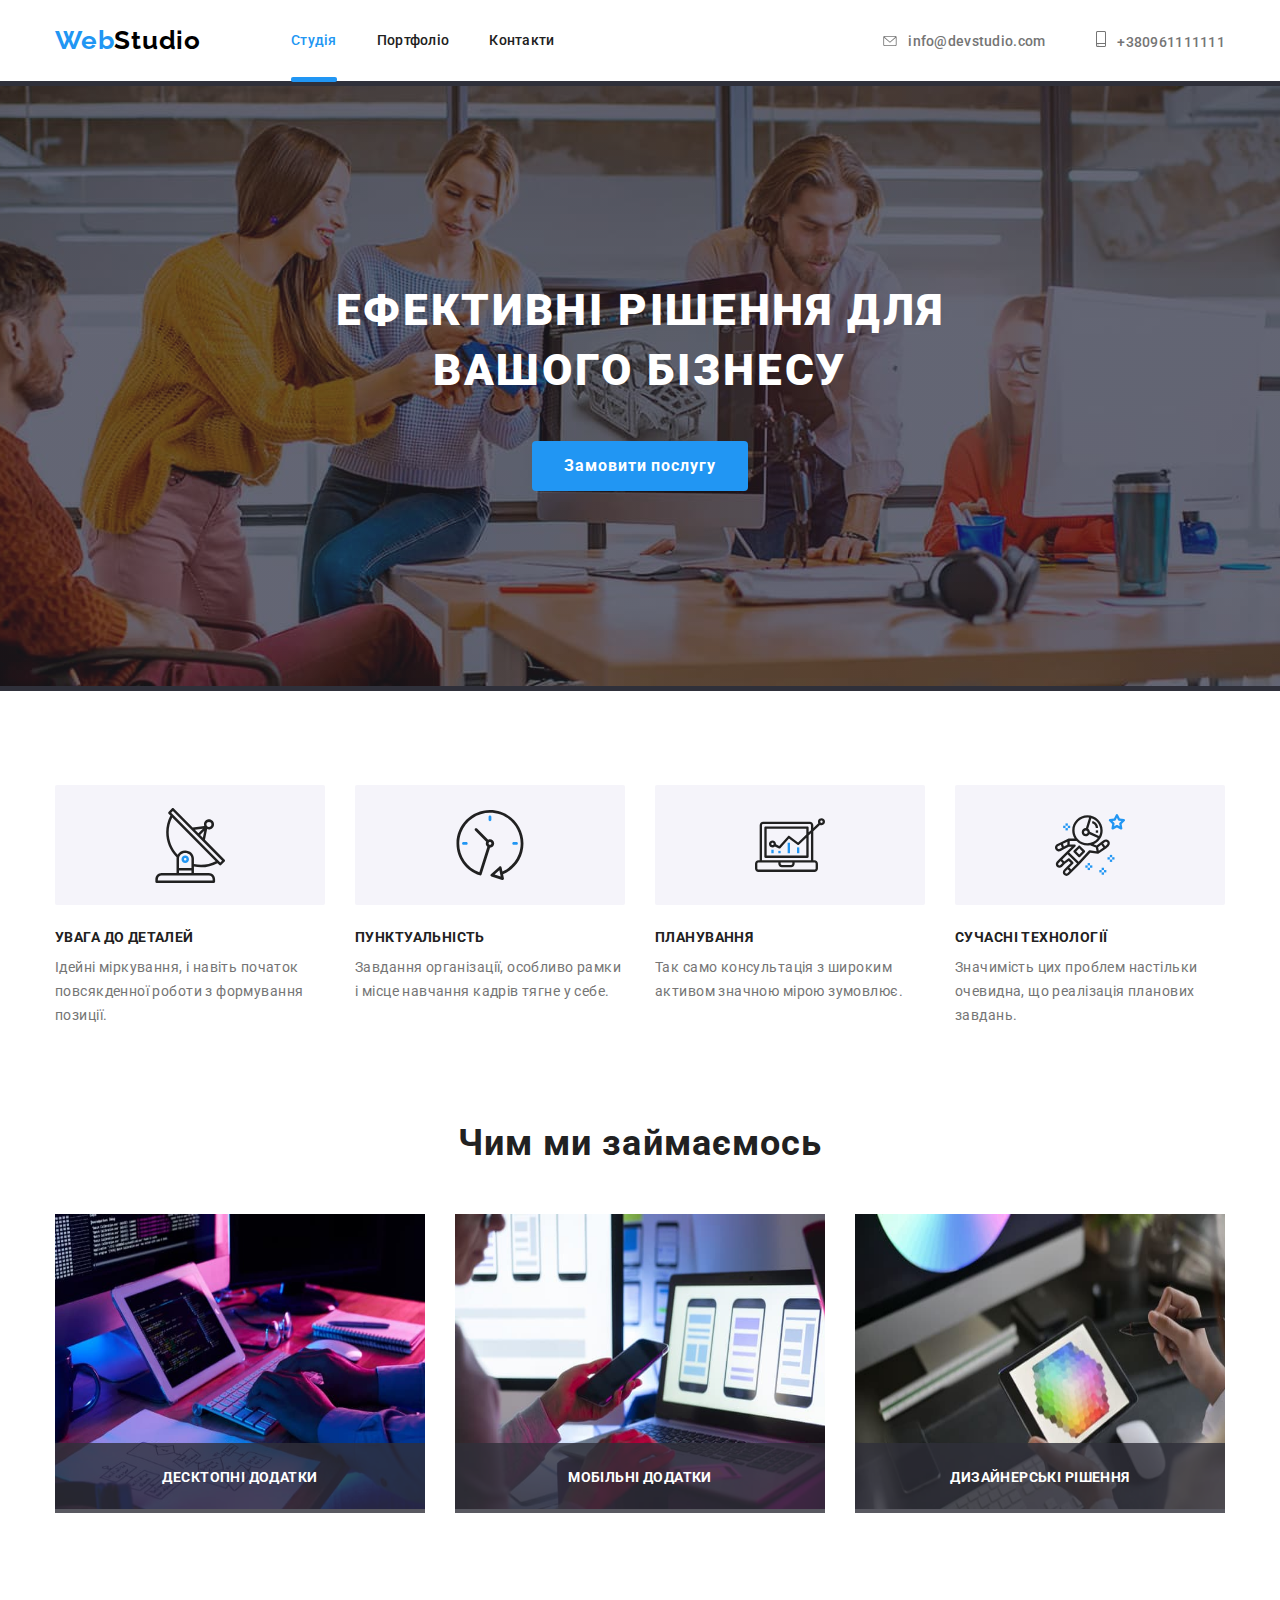
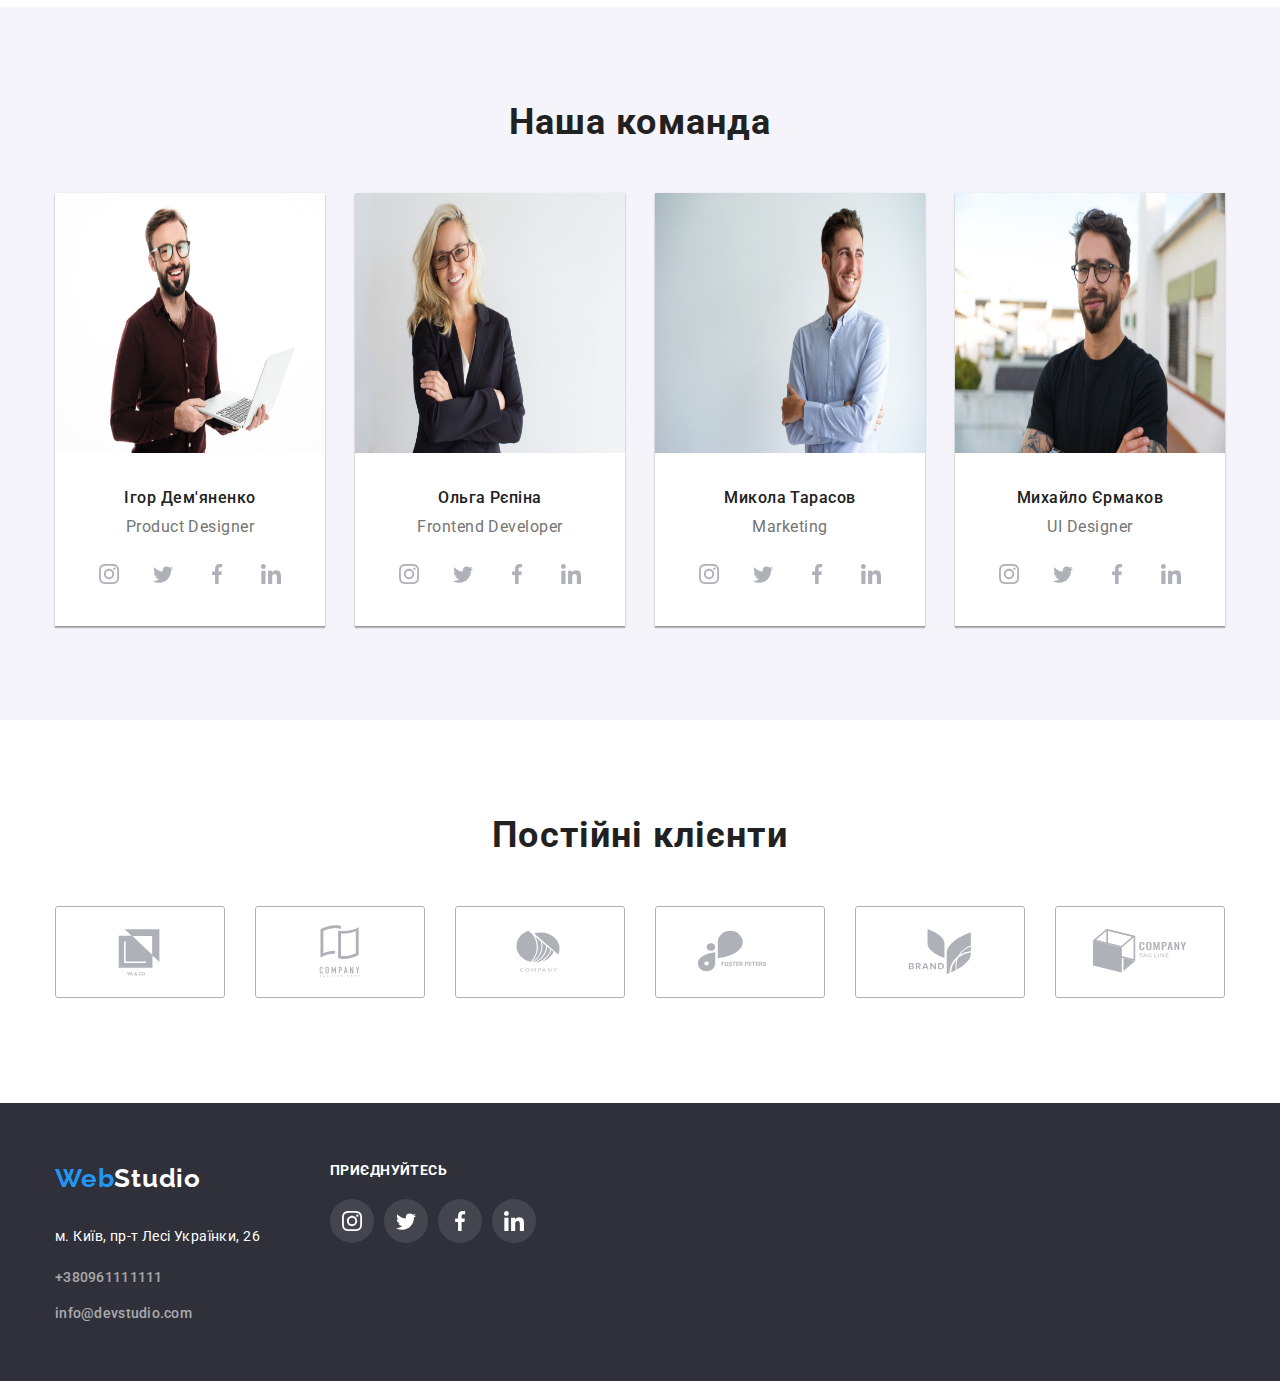
==== index.html @ a56bd257 "first commit" ====
<!DOCTYPE html>
<html lang="uk">
<head>
    <meta charset="UTF-8">
    <meta http-equiv="X-UA-Compatible" content="IE=edge">
    <meta name="viewport" content="width=device-width, initial-scale=1.0">
    <link rel="stylesheet" href="./css/styles.css" type="text/css">
    <link href="https://fonts.googleapis.com/css2?family=Raleway:wght@700&display=swap" rel="stylesheet">
    <link href="https://fonts.googleapis.com/css2?family=Roboto:wght@400;500;700;900&display=swap" rel="stylesheet">
    <link rel="stylesheet" href="https://cdnjs.cloudflare.com/ajax/libs/modern-normalize/1.1.0/modern-normalize.min.css">
    <title>Студія</title>
</head>
    <body>
        <header class="page-header">
            <div class="header-content container">
                <a href="./index.html" class="logo"><span class="logo-color">Web</span>Studio</a>
                <nav class="site-nav">
                    <ul class="site-nav-list">
                        <li class="site-nav-list-item"><a href="./index.html" class="site-nav-list-item-link current" >Cтудія</a></li>
                        <li class="site-nav-list-item"><a href="./portfolio.html" class="site-nav-list-item-link">Портфоліо</a></li>
                        <li class="site-nav-list-item"><a href="#" class="site-nav-list-item-link">Контакти</a></li>
                    </ul>
                </nav>
                <div class="contacts">
                    <a href="info@devstudio.com" class="mail">
                        <svg class="mail-icon">
                            <use href="./images/icons.svg#mail"></use>
                        </svg>info@devstudio.com
                    </a>
                    <a href="tel:+380961111111" class="tel">
                        <svg class="tel-icon">
                            <use href="./images/icons.svg#smartphone"></use>
                        </svg>+380961111111
                    </a>
                </div>  
            </div>
         </header>
        <main class="main">
            <section class="main-effect section">
                <div class="container">
                    <h1 class="main-effect-title">ЕФЕКТИВНІ РІШЕННЯ ДЛЯ <br> ВАШОГО БІЗНЕСУ</h1>
                    <button type="button" class="main-effect-button" data-modal-open>Замовити послугу</button>
                </div>
            </section>
            <section class="qualities section">
                <div class="container">
                    <ul class="qualities-list">
                        <li class="qualities-list-item group">
                            <h3 class="qualities-list-item-article">Увага до деталей</h3>
                            <p class="qualities-list-item-article-text">Ідейні міркування, і навіть початок повсякденної роботи з формування позиції.</p>
                        </li>
                        <li class="qualities-list-item clock">
                            <h3 class="qualities-list-item-article">Пунктуальність</h3>
                            <p class="qualities-list-item-article-text">Завдання організації, особливо рамки і місце навчання кадрів тягне у себе.</p>
                        </li>
                        <li class="qualities-list-item diagram">
                            <h3 class="qualities-list-item-article">Планування</h3>                            <p class="qualities-list-item-article-text">Так само консультація з широким активом значною мірою зумовлює.</p>
                        </li>
                        <li class="qualities-list-item astronaut">
                            <h3 class="qualities-list-item-article">Сучасні технології</h3>
                            <p class="qualities-list-item-article-text">Значимість цих проблем настільки очевидна, що реалізація планових завдань.</p>
                        </li>
                    </ul>
                </div>
            </section>
            <section class="employment section">
                <div class="container">
                    <h2 class="employment-headline">Чим ми займаємось</h2>
                    <ul class="employment-list">
                        <li class="employment-list-item">
                            <img src="images/1.jpg" alt="програміст працює за столом" width="370" height="295" class="employment-list-item-image">
                            <p class="employment-list-item-text">десктопні додатки</p>
                        </li>
                        <li class="employment-list-item employment-list-item2">
                            <img src="images/2.jpg" alt="дизайнер розробляє зовнішній виглад додатку на смартфон" width="370" height="295" class="employment-list-item-image">
                            <p class="employment-list-item-text">мобільні додатки</p>
                        </li>
                        <li class="employment-list-item">
                            <img src="images/3.jpg" alt="робота з палітрою кольорів" width="370" height="295" class="employment-list-item-image">
                            <p class="employment-list-item-text">дизайнерські рішення</p>
                        </li>
                    </ul>
                </div>
            </section>
            <section class="team section">
                <div class="container">
                    <h2 class="team-headline">Наша команда</h2>
                    <ul class="team-list">
                        <li class="team-list-item">
                            <img src="images/1team.jpg" alt="Ігор Дем'яненко" width="270" height="260" class="team-list-item-image">
                            <div class="team-list-item-block">
                                <h3 class="team-list-item-headline">Ігор Дем'яненко</h3>
                                <p class="team-list-item-article">Product Designer</p>
                                <ul class="social">
                                    <li class="social-item">
                                        <a href="#" class="social-link">
                                            <svg viewBox="0 0 100 100" width="20px" class="social-icon">
                                                <use href="./images/icons.svg#instagram"></use>
                                            </svg>
                                        </a>
                                    </li>
                                    <li class="social-item">
                                        <a href="#" class="social-link">
                                            <svg viewBox="0 0 100 100" width="20px" class="social-icon">
                                                <use href="./images/icons.svg#twitter"></use>
                                            </svg>
                                        </a>
                                    </li>
                                    <li class="social-item">
                                        <a href="#" class="social-link">
                                            <svg viewBox="0 0 100 100" width="20px" class="social-icon">
                                                <use href="./images/icons.svg#facebook"></use>
                                            </svg>
                                        </a>
                                    </li>
                                    <li class="social-item">
                                        <a href="#" class="social-link">
                                            <svg viewBox="0 0 100 100" width="20px" class="social-icon">
                                                <use href="./images/icons.svg#linkedin"></use>
                                            </svg>
                                        </a>
                                    </li>
                                </ul>
                            </div>
                        </li>
                        <li class="team-list-item">
                            <img src="images/2team.jpg" alt="Ольга Рєпіна" width="270" height="260" class="team-list-item-image">
                            <div class="team-list-item-block">
                                <h3 class="team-list-item-headline">Ольга Рєпіна</h3>
                                <p class="team-list-item-article">Frontend Developer</p>
                                <ul class="social">
                                    <li class="social-item">
                                        <a href="#" class="social-link">
                                            <svg viewBox="0 0 100 100" width="20px" class="social-icon">
                                                <use href="./images/icons.svg#instagram"></use>
                                            </svg>
                                        </a>
                                    </li>
                                    <li class="social-item">
                                        <a href="#" class="social-link">
                                            <svg viewBox="0 0 100 100" width="20px" class="social-icon">
                                                <use href="./images/icons.svg#twitter"></use>
                                            </svg>
                                        </a>
                                    </li>
                                    <li class="social-item">
                                        <a href="#" class="social-link">
                                            <svg viewBox="0 0 100 100" width="20px" class="social-icon">
                                                <use href="./images/icons.svg#facebook"></use>
                                            </svg>
                                        </a>
                                    </li>
                                    <li class="social-item">
                                        <a href="#" class="social-link">
                                            <svg viewBox="0 0 100 100" width="20px" class="social-icon">
                                                <use href="./images/icons.svg#linkedin"></use>
                                            </svg>
                                        </a>
                                    </li>
                                </ul>
                            </div>
                        </li>
                        <li class="team-list-item">
                            <img src="images/3team.jpg" alt="Микола Тарасов" width="270" height="260" class="team-list-item-image">
                            <div class="team-list-item-block"><h3 class="team-list-item-headline">Микола Тарасов</h3>
                                <p class="team-list-item-article">Marketing</p>
                                <ul class="social">
                                    <li class="social-item">
                                        <a href="#" class="social-link">
                                            <svg viewBox="0 0 100 100" width="20px" class="social-icon">
                                                <use href="./images/icons.svg#instagram"></use>
                                            </svg>
                                        </a>
                                    </li>
                                    <li class="social-item">
                                        <a href="#" class="social-link">
                                            <svg viewBox="0 0 100 100" width="20px" class="social-icon">
                                                <use href="./images/icons.svg#twitter"></use>
                                            </svg>
                                        </a>
                                    </li>
                                    <li class="social-item">
                                        <a href="#" class="social-link">
                                            <svg viewBox="0 0 100 100" width="20px" class="social-icon">
                                                <use href="./images/icons.svg#facebook"></use>
                                            </svg>
                                        </a>
                                    </li>
                                    <li class="social-item">
                                        <a href="#" class="social-link">
                                            <svg viewBox="0 0 100 100" width="20px" class="social-icon">
                                                <use href="./images/icons.svg#linkedin"></use>
                                            </svg>
                                        </a>
                                    </li>
                                </ul>
                            </div>
                        </li>
                        <li class="team-list-item">
                            <img src="images/4team.jpg" alt="Михайло Єрмаков" width="270" height="260" class="team-list-item-image">
                            <div class="team-list-item-block">
                                <h3 class="team-list-item-headline">Михайло Єрмаков</h3>
                                <p class="team-list-item-article">UI Designer</p>
                                <ul class="social">
                                    <li class="social-item">
                                        <a href="#" class="social-link">
                                            <svg viewBox="0 0 100 100" width="20px" class="social-icon">
                                                <use href="./images/icons.svg#instagram"></use>
                                            </svg>
                                        </a>
                                    </li>
                                    <li class="social-item">
                                        <a href="#" class="social-link">
                                            <svg viewBox="0 0 100 100" width="20px" class="social-icon">
                                                <use href="./images/icons.svg#twitter"></use>
                                            </svg>
                                        </a>
                                    </li>
                                    <li class="social-item">
                                        <a href="#" class="social-link">
                                            <svg viewBox="0 0 100 100" width="20px" class="social-icon">
                                                <use href="./images/icons.svg#facebook"></use>
                                            </svg>
                                        </a>
                                    </li>
                                    <li class="social-item">
                                        <a href="#" class="social-link">
                                            <svg viewBox="0 0 100 100" width="20px" class="social-icon">
                                                <use href="./images/icons.svg#linkedin"></use>
                                            </svg>
                                        </a>
                                    </li>
                                </ul>
                            </div>
                        </li>
                    </ul>
                </div>
            </section>
            <section class="clients section">
                <div class="container">
                    <h2 class="clients-headline">Постійні клієнти</h2>
                    <ul class="clients-list">
                        <li class="clients-list-item">
                            <a href="#" class="clients-list-item-link">
                                <svg viewBox="0 0 100 100"  width="106" hight="60" class="clients-logo">
                                    <use href="./images/icons.svg#Logo-1"></use>
                                </svg>
                            </a>
                        </li>
                        <li class="clients-list-item">
                            <a href="#" class="clients-list-item-link">
                                <svg viewBox="0 0 100 100"  width="106" hight="60" class="clients-logo">
                                    <use href="./images/icons.svg#Logo-2"></use>
                                </svg>
                            </a>
                        </li>
                        <li class="clients-list-item">
                            <a href="#" class="clients-list-item-link">
                                <svg viewBox="0 0 100 100" width="106" hight="60" class="clients-logo">
                                    <use href="./images/icons.svg#Logo-3"></use>
                                </svg>
                            </a>
                        </li>
                        <li class="clients-list-item">
                            <a href="#" class="clients-list-item-link">
                                <svg viewBox="0 0 100 100"  width="106" hight="60" class="clients-logo">
                                    <use href="./images/icons.svg#Logo-4"></use>
                                </svg>
                            </a>
                        </li>
                        <li class="clients-list-item">
                            <a href="#" class="clients-list-item-link">
                                <svg viewBox="0 0 100 100"  width="106" hight="60" class="clients-logo">
                                    <use href="./images/icons.svg#Logo-5"></use>
                                </svg>
                            </a>
                        </li>
                        <li class="clients-list-item">
                            <a href="#" class="clients-list-item-link">
                                <svg viewBox="0 0 100 100"  width="106" hight="60" class="clients-logo">
                                    <use href="./images/icons.svg#Logo-6"></use>
                                </svg>
                            </a>
                        </li>
                    </ul>
                </div>

            </section>
             
            <!-- модальное окно -->
            <div class="backdrop is-hidden" data-modal>
                <div class="modal">
                    <button type="button" class="modal-close" data-modal-close>
                        <svg  viewBox="0 0 64 64" class="close" width="30px" hight="30px">
                            <use href="./images/icons.svg#close"></use>
                        </svg>
                    </button>
                    <h3 class="modal-headline">Залишайте свої дані, ми вам передзвонимо</h3>
                    <form action="" method="post">
                        <div>
                            <label>
                            Ім'я
                            <input type="text" name="name" placeholder="Ім'я">
                            </label>
                        </div>
                        <div>
                            <label>
                            Телефон
                            <input type="tel" name="tel" placeholder="Телефон">
                            </label>
                        </div>
                        <div>
                            <label>
                            Пошта
                            <input type="email" name="email" placeholder="Пошта">
                            </label>
                        </div>  
                        <div>
                            <label>
                            Коментар      
                            <textarea name="user-comment" id="user-comment" placeholder="Введіть текст" cols="50" rows="10"></textarea>
                            </label>
                        </div>
                        <button type="submit">Відправити</button>
                    </form>
                </div>
            </div>
        
        </main>
        <footer class="page-footer">
            <div class="container">
                <div class="page-footer-contacts">
                    <a href="./index.html" class="footer-logo"><span class="logo-color">Web</span>Studio</a>
                    <address class="page-footer-adress">м. Київ, пр-т Лесі Українки, 26</address>
                    <a href="tel:+380961111111" class="tel footer-tel">+380961111111</a>
                    <a href="info@devstudio.com" class="mail footer-mail">info@devstudio.com</a>
                </div>
            
                <div class="footer-socials">
                    <h3 class="footer-socials-headline">
                        Приєднуйтесь
                    </h3>
                    <ul class="footer-social-list">
                        <li class="footer-social-item">
                            <a href="#" class="footer-social-link">
                                <svg viewBox="0 0 100 100" width="20px" class="footer-social-icon">
                                    <use href="./images/icons.svg#instagram"></use>
                                </svg>
                            </a>
                        </li>
                        <li class="footer-social-item">
                            <a href="#" class="footer-social-link">
                                <svg viewBox="0 0 100 100" width="20px" class="footer-social-icon">
                                    <use href="./images/icons.svg#twitter"></use>
                                </svg>
                            </a>
                        </li>
                        <li class="footer-social-item">
                            <a href="#" class="footer-social-link">
                                <svg viewBox="0 0 100 100" width="20px" class="footer-social-icon">
                                    <use href="./images/icons.svg#facebook"></use>
                                </svg>
                            </a>
                        </li>
                        <li class="footer-social-item">
                            <a href="#" class="footer-social-link">
                                <svg viewBox="0 0 100 100" width="20px" class="footer-social-icon">
                                    <use href="./images/icons.svg#linkedin"></use>
                                </svg>
                            </a>
                        </li>
                    </ul>
                </div>
            </div>
        </footer>
        <script  src="./js/modal.js"></script>       
    </body>
</html>
---- css/styles.css ----
h1,h2,h3,h4,h5,h6,p,ul{
    margin:0;
    padding:0;
}

*,
*::before,
*::after {
  box-sizing: border-box;
}

body {
    font-family: 'Roboto';
    --headline-color: #212121;
    --article-color: #757575;
    --brand-color: #2196F3;
    margin: 0px;
}

/* шапка */
.page-header {
    background-color: #ffffff;
    width: 100%;
    padding-top: 25px;
    padding-bottom: 25px;
}

.container {
    width: 1200px;
    margin: 0 auto;
    padding: 0 15px;
}

.section {
    padding: 94px 0;
}

.header-content {
    display: flex;
    align-items: center;
    align-content: center;
    justify-content: flex-start;
}

.logo {
    font-family: 'Raleway';
    font-weight: 700;
    font-size: 26px;
    line-height: 1.2;
    letter-spacing: 0.03em;
    text-decoration: none;
    color : #000000;
    display: inline-block;
    padding: 0px;
    margin-right: 90px;
}

.logo-color {
    color: var(--brand-color);
}

.site-nav-list {
    list-style: none;
    display: flex;
    
}

.site-nav-list-item {
    margin-right: 40px;
    position: relative;
    
}

.site-nav-list-item-link {
    text-decoration: none;
    color: var(--headline-color);
    font-family: 'Roboto';
    font-weight: 500;
    font-size: 14px;
    line-height: 1.15;
    letter-spacing: 0.02em;
    padding: 15px 0;
    transition: color 250ms cubic-bezier(0.4, 0, 0.2, 1);
}

.site-nav-list-item-link:hover, .site-nav-list-item-link:focus {
    color: var(--brand-color);
}

.site-nav-list-item-link.current {
    color: var(--brand-color);
}

.site-nav-list-item-link.current::after {
    content: '';
    display: block;
    position: absolute;
    bottom: -32px;
    left: 0;
    width: 100%;
    height: 5px;
    background-color: var(--brand-color);
    border-radius: 2px;
}


.contacts {
    display: flex;
    margin-left: auto;
    align-items: center;
    align-content: center;
}

.tel {
    font-family: 'Roboto';
    font-weight: 500;
    font-size: 14px;
    line-height: 1.15;
    letter-spacing: 0.02em;
    color: var(--article-color);
    text-decoration: none;
    transition: color 250ms cubic-bezier(0.4, 0, 0.2, 1);
}

.tel-icon {
    width: 12px;
    height: 16px;
    margin-right: 10px;
    fill: currentColor;
}

.mail {
    font-family: 'Roboto';
    font-weight: 500;
    font-size: 14px;
    line-height: 1.15;
    letter-spacing: 0.02em;
    text-decoration: none;
    color: var(--article-color);
    margin-right: 50px;
    transition: color 250ms cubic-bezier(0.4, 0, 0.2, 1);
}

.mail-icon {
    width: 16px;
    height: 10px;
    margin-right: 10px;
    fill: currentColor;
}

.mail:hover, .mail:focus {
    color: var(--brand-color);
}

.tel:hover, .tel:focus {
    color: var(--brand-color);
}


/* друга секція */
.main {
    width: 100%;
}

.main-effect {
    background-color: #2F303A;
    width: 100%;
    text-align: center;
    background-image: linear-gradient(to right, rgba(47, 48, 58, 0.4), rgba(47, 48, 58, 0.4)),
    url('../images/background (1).jpg');
    background-size: 1600px cover;
    background-repeat: no-repeat;
    background-position: center;    
}

.main-effect .container {
    display: flex;
    flex-wrap: wrap;
    align-items: center;
    justify-content: center;
    flex-direction: column;

}

.main .main-effect {
    padding: 200px 0;
    min-height: 600px;
}

.main-effect-title {
    font-family: 'Roboto';
    font-weight: 900;
    font-size: 44px;
    line-height: 1.36;
    letter-spacing: 0.06em;
    color: #ffffff;
    margin-bottom: 40px;
    text-transform: uppercase;
}

.main-effect-button {
    font-family: 'Roboto';
    font-weight: 700;
    font-size: 16px;
    line-height: 1.87;
    letter-spacing: 0.06em;
    min-width: 170px;
    height: 50px;
    color: #ffffff;
    background-color: var(--brand-color);
    border: none;
    border-radius: 4px;
    cursor: pointer;
    padding: 10px 32px;
}


/* третя секція */
.qualities-list {
    list-style: none;
    display: flex;
}

.qualities-list-item {
    width: 270px;    
}

.qualities-list-item::before {
    display: inline-flex;
    content: '';
    width: 100%;
    height: 120px;
    background-color: #f5f4fa;
    border-radius: 2px;
}

.group::before {
    background-image: url(../images/SVG/Group.svg);
    background-size: 70px;
    background-repeat: no-repeat;
    background-position: center;
}

.clock::before {
    background-image: url(../images/SVG/clock.svg);
    background-size: 70px;
    background-repeat: no-repeat;
    background-position: center;
}

.diagram::before {
    background-image: url(../images/SVG/diagram.svg);
    background-size: 70px;
    background-repeat: no-repeat;
    background-position: center;
}

.astronaut::before {
    background-image: url(../images/SVG/astronaut.svg);
    background-size: 70px;
    background-repeat: no-repeat;
    background-position: center;
}

.qualities-list .qualities-list-item:not(:last-child) {
    margin-right: 30px;
}

.qualities-list-item-article {
    color: var(--headline-color);
    font-family: 'Roboto';
    font-weight: 700;
    font-size: 14px;
    line-height: 1.2;
    letter-spacing: 0.03em;
    display: inline-block;
    margin-bottom: 10px;
    margin-top: 20px;
    text-transform: uppercase;
}

.qualities-list-item-article-text {
    color: var(--article-color);
    font-family: 'Roboto';
    font-size: 14px;
    line-height: 1.71;
    letter-spacing: 0.03em;
}


/* четверта секція */

.employment {
    text-align: center;
    padding-top: 0;
}

.employment-headline {
    color: var(--headline-color);
    font-family: 'Roboto';
    font-weight: 700;
    font-size: 36px;
    line-height: 1.17;
    letter-spacing: 0.03em;
    display: inline-block;
    margin-bottom: 50px;
}

.employment-list {
    list-style: none;
    display: flex;
    flex-wrap: wrap;
    flex-basis: calc(100%-60px);
}

.employment-list-item {
    position: relative;
}

.employment-list-item:not(:last-child) {
    margin-right: 30px;
}

.employment-list-item-text {
    display: flex;
    justify-content: center;
    width: 370px;
    height: 70px;
    padding: 27px 0;
    position: absolute;
    bottom: 0;
    left: 0;
    right: 0;
    font-family: 'Roboto';
    font-style: normal;
    font-weight: 700;
    font-size: 14px;
    line-height: 1.14;
    text-align: center;
    letter-spacing: 0.03em;
    text-transform: uppercase;
    color: #FFFFFF;
    background: rgba(47, 48, 58, 0.8);
}



/* п'ята секція */
.team {
    width: 100%;
    background-color: #f5f4fa;
}

.team-headline {
    color: var(--headline-color);
    font-family: 'Roboto';
    font-weight: 700;
    font-size: 36px;
    line-height: 1.17;
    letter-spacing: 0.03em;
    margin-bottom: 50px;
    text-align: center;
}

.team-list {
    list-style: none;
    display: flex;
    flex-wrap: wrap;
    flex-basis: calc((100%-30px)/4);
    gap: 30px;
}

.team-list-item {
    background-color: #ffffff;
    box-shadow: 0px 1px 3px rgba(0, 0, 0, 0.12), 0px 1px 1px rgba(0, 0, 0, 0.14), 0px 2px 1px rgba(0, 0, 0, 0.2);
}

.team-list-item-headline {
    color: var(--headline-color);
    font-family: 'Roboto';
    font-weight: 500;
    font-size: 16px;
    line-height: 1.19;
    letter-spacing: 0.03em;
    margin-bottom: 10px;
}

.team-list-item-block {
    display: flex;
    justify-content: center;
    align-items: center;
    flex-direction: column;
    padding: 30px 0;
}

.team-list-item-article {
    color: var(--article-color);
    font-family: 'Roboto';    
    font-size: 16px;
    line-height: 1.19;
    letter-spacing: 0.03em;
}

.social {
    display: flex;
    list-style: none;
    margin-top: 16px;
}

.social-item:not(:last-child) {
    margin-right: 10px;
}

.social-link {
    display: flex;
    align-items: center;
    justify-content: center;
    width: 44px;
    height: 44px;
    background-color: #ffffff;
    border-radius: 50%;
    transition: background-color 250ms cubic-bezier(0.4, 0, 0.2, 1);
}

.social-link svg {
    transition: fill 250ms cubic-bezier(0.4, 0, 0.2, 1);
}

.social-link:hover svg,
.social-link:focus svg {
    fill: #ffffff;
}

.social-link:hover,
.social-link:focus {
    background-color: var(--brand-color);
}


.social-icon {
    fill: #AFB1B8;
}

/* шоста секція */

.clients-headline {
    color: var(--headline-color);
    font-family: 'Roboto';
    font-weight: 700;
    font-size: 36px;
    line-height: 1.17;
    letter-spacing: 0.03em;
    margin-bottom: 50px;
    text-align: center;
}

.clients-list {
    display: inline-flex;
    list-style: none;
    flex-wrap: wrap;
    flex-basis: calc((100%-30px)/6);
    gap: 30px;

}

.clients-list-item {
    display: flex;

}

.clients-list-item-link {
    display: flex;
    justify-content: center; 
    align-items: center;
    width: 170px;
    height: 92px;
    border: 1px solid #AFB1B8;
    border-radius: 3px;
}

.clients-logo { 
    display: flex;
    fill: #AFB1B8;
}

.clients-list-item-link svg {
    transition: fill 250ms cubic-bezier(0.4, 0, 0.2, 1);
}

.clients-list-item-link:hover svg,
.clients-list-item-link:focus svg {
    fill: var(--brand-color);
}

.clients-list-item-link:hover,
.clients-list-item-link:focus {
    border: 1px solid var(--brand-color);
}

/* модалка */
.backdrop {
    position: fixed;
    width: 100%;
    height: 100%;
    top: 0;
    left: 0;
    background-color: rgba(0, 0, 0, 0.2);
    opacity: 1;
    transition: opacity 500ms cubic-bezier(0.4, 0, 0.2, 1);
} 

.backdrop.is-hidden {
    opacity: 0;
    pointer-events: none;

}

.backdrop.is-hidden .modal {
    transform: scale(0.8) translate(-50%, -50%);
}

.modal {
    position: absolute;
    top: 50%;
    left: 50%;
    transform: translate(-50%, -50%) scale(1);
    min-width: 528px;
    min-height: 581px;
    background-color: #ffffff;
    box-shadow: 0px 1px 3px rgba(0, 0, 0, 0.12), 0px 1px 1px rgba(0, 0, 0, 0.14), 0px 2px 1px rgba(0, 0, 0, 0.2);
    border-radius: 4px;
    transition: transform 500ms cubic-bezier(0.4, 0, 0.2, 1);

    padding: 40px;
}

.modal-close {
    display: flex;
    align-items: center;
    justify-content: center;
    position: absolute;
    right: 8px;
    top: 8px;
    width: 30px;
    height: 30px;
    border-radius: 50%;
    background-color: #FFFFFF;
    border: 1px solid rgba(0, 0, 0, 0.1);
}

.modal-close svg {
    fill: #000000;
}

/* футер */
.page-footer {
    display: flex;
    background-color: #2f303a;
    width: 100%;
    min-height: 250px;
}

.page-footer .container {
    padding: 60px 15px;
    display: flex;
}

.page-footer-contacts {
    display: flex;
    flex-direction: column;
    gap: 10px;
}

.footer-logo {
    color: #ffffff;
    font-family: 'Raleway';
    font-weight: 700;
    font-size: 26px;
    line-height: 1.2;
    letter-spacing: 0.03em;
    text-decoration: none;
    display: inline-block;
    margin-bottom: 20px;
}

.page-footer-adress {
    color: #ffffff;
    display: inline-block;
    margin-bottom: 10px;
    font-family: 'Roboto';
    font-style: normal;
    font-weight: 400;
    font-size: 14px;
    line-height: 1.71;
    letter-spacing: 0.03em;
}

.footer-tel {
    display: inline-block;
    margin-bottom: 10px;
}

.footer-tel, .footer-mail {
    color: rgba(255, 255, 255, 0.6);
    margin-right: 0;
}

.footer-socials {
    display: flex;
    flex-direction: column;
    margin-left: 70px;
}

.footer-socials-headline {
    color: #ffffff;
    font-family: 'Roboto';
    font-style: normal;
    font-weight: 700;
    font-size: 14px;
    line-height: 1.14;
    letter-spacing: 0.03em;
    text-transform: uppercase;
}
.footer-social-list {
    display: flex;
    list-style: none;
    margin-top: 20px;
}

.footer-social-item:not(:last-child) {
    margin-right: 10px;
}

.footer-social-link {
    display: flex;
    align-items: center;
    justify-content: center;
    width: 44px;
    height: 44px;
    background-color: rgba(255, 255, 255, 0.1);
    border-radius: 50%;
    transition: background-color 250ms cubic-bezier(0.4, 0, 0.2, 1);
}
.footer-social-link svg {
    transition: fill 250ms cubic-bezier(0.4, 0, 0.2, 1);
}

.footer-social-link:hover svg {
    fill: #ffffff;
}

.footer-social-link:hover,
.footer-social-link:focus {
    background-color: var(--brand-color);
}


.footer-social-icon {
    fill: #ffffff;
}


/* Портфоліо */

.portfolio-page-header {
    border-bottom: 1px solid #ececec;
}

.portfolio-main {
    width: 100%;
}

.portfolio-list {
   list-style: none;
   display: flex;
   justify-content: center;
   gap: 8px;
   margin-bottom: 50px;
}

.portfolio-list-item-button {
    color: var(--headline-color);
    background-color: #f5f4fa;
    border-radius: 4px;
    border: none;
    font-family: 'Roboto';
    font-weight: 500;
    font-size: 16px;
    line-height: 1.62;
    letter-spacing: 0.03em;
    padding: 5px 20px;
    margin: 5px;
    cursor: pointer;
    transition: background-color 250ms cubic-bezier(0.4, 0, 0.2, 1);
   }

.portfolio-list-item-button:hover,
.portfolio-list-item-button:focus {
    background-color: var(--brand-color);
    color: #ffffff;
    cursor: pointer;
    box-shadow: 0px 3px 1px rgba(0, 0, 0, 0.1), 0px 1px 2px rgba(0, 0, 0, 0.08), 0px 2px 2px rgba(0, 0, 0, 0.12);
}   

.portfolio-projects {
    list-style: none;
    display: flex;
    flex-wrap: wrap;
    flex-basis: calc((100%-60px)/3);
    gap: 30px;
    padding: 0;
}

.portfolio-projects-item-container{
    border: 1px solid #eeeeee;
    padding: 20px 24px;
}



.portfolio-projects-item {
    display: flex;
    box-sizing: border-box;
    flex-direction: column;
    max-width: 370px;
   
}

.portfolio-projects-item:hover,
.portfolio-projects-item:focus {
    box-shadow: 0px 1px 1px rgba(0, 0, 0, 0.12), 0px 4px 4px rgba(0, 0, 0, 0.06), 1px 4px 6px rgba(0, 0, 0, 0.16);
}

.portfolio-projects-item-image {
    margin-bottom: 0;
    display: block;
}

.portfolio-projects-item-headline {
    color: var(--headline-color);
    font-family: 'Roboto';
    font-weight: 700;
    font-size: 18px;
    line-height: 2;
    letter-spacing: 0.03em;
    margin-bottom: 5px;
}

.portfolio-projects-item-link {
    display: block;
    text-decoration: none;
}

.portfolio-projects-item-text {
    font-family: 'Roboto';
    font-size: 16px;
    line-height: 1.87;
    letter-spacing: 0.03em;
    color: var(--article-color);
    display: inline-block;
}

.portfolio-thumb {
    position: relative;
    overflow: hidden;
}

.portfolio-projects-item-overlay {
    position: absolute;
    top: 0;
    left: 0;
    width: 100%;
    height: 100%;
    transform: translateY(100%);
    background: rgba(33, 150, 243, 0.9);
    
    transition-property: transform;
    transition-duration: 250ms;
    transition-timing-function: cubic-bezier(0.4, 0, 0.2, 1);

    padding: 63px 24px;
}

.portfolio-projects-item:hover .portfolio-projects-item-overlay  {
    transform: translateY(0);
}

.portfolio-projects-item-overlay-text {
    font-family: 'Roboto';
    font-style: normal;
    font-weight: 400;
    font-size: 18px;
    line-height: 1.55;
    letter-spacing: 0.03em;
    color: #FFFFFF;
}
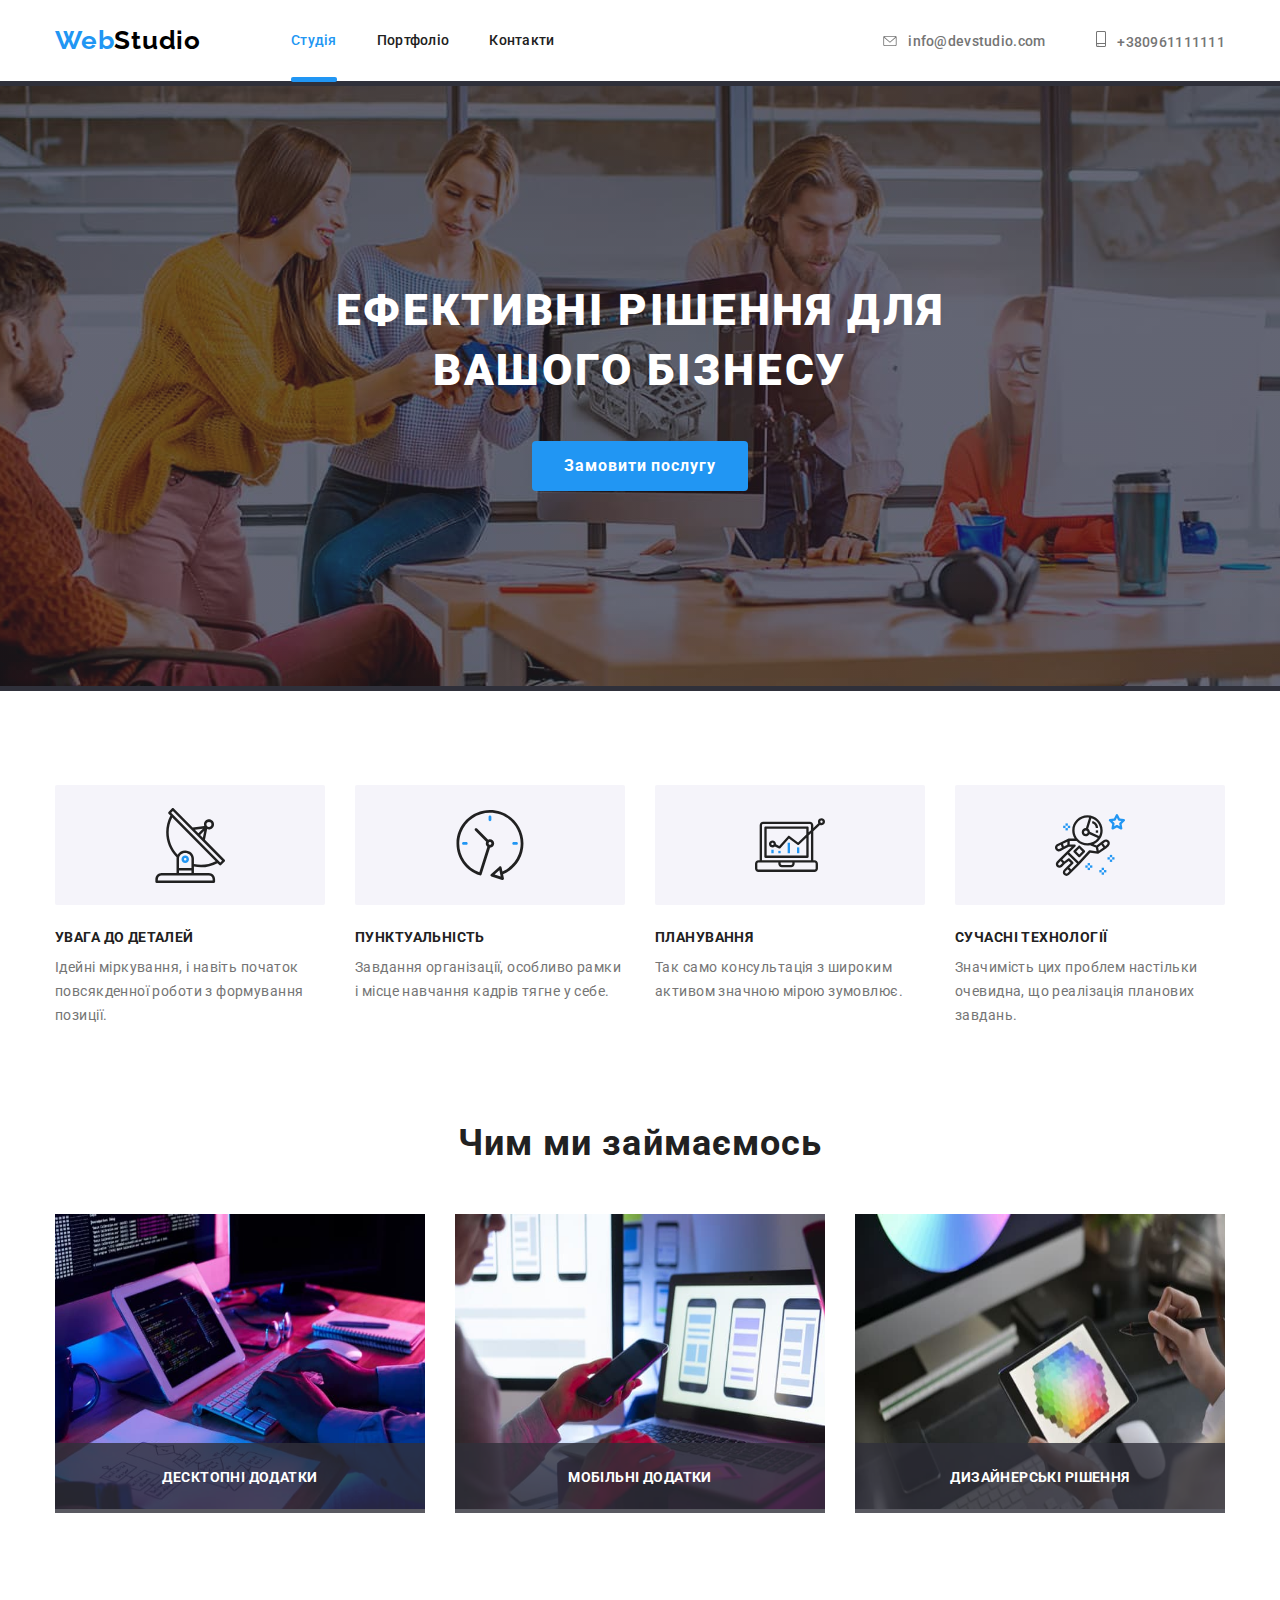
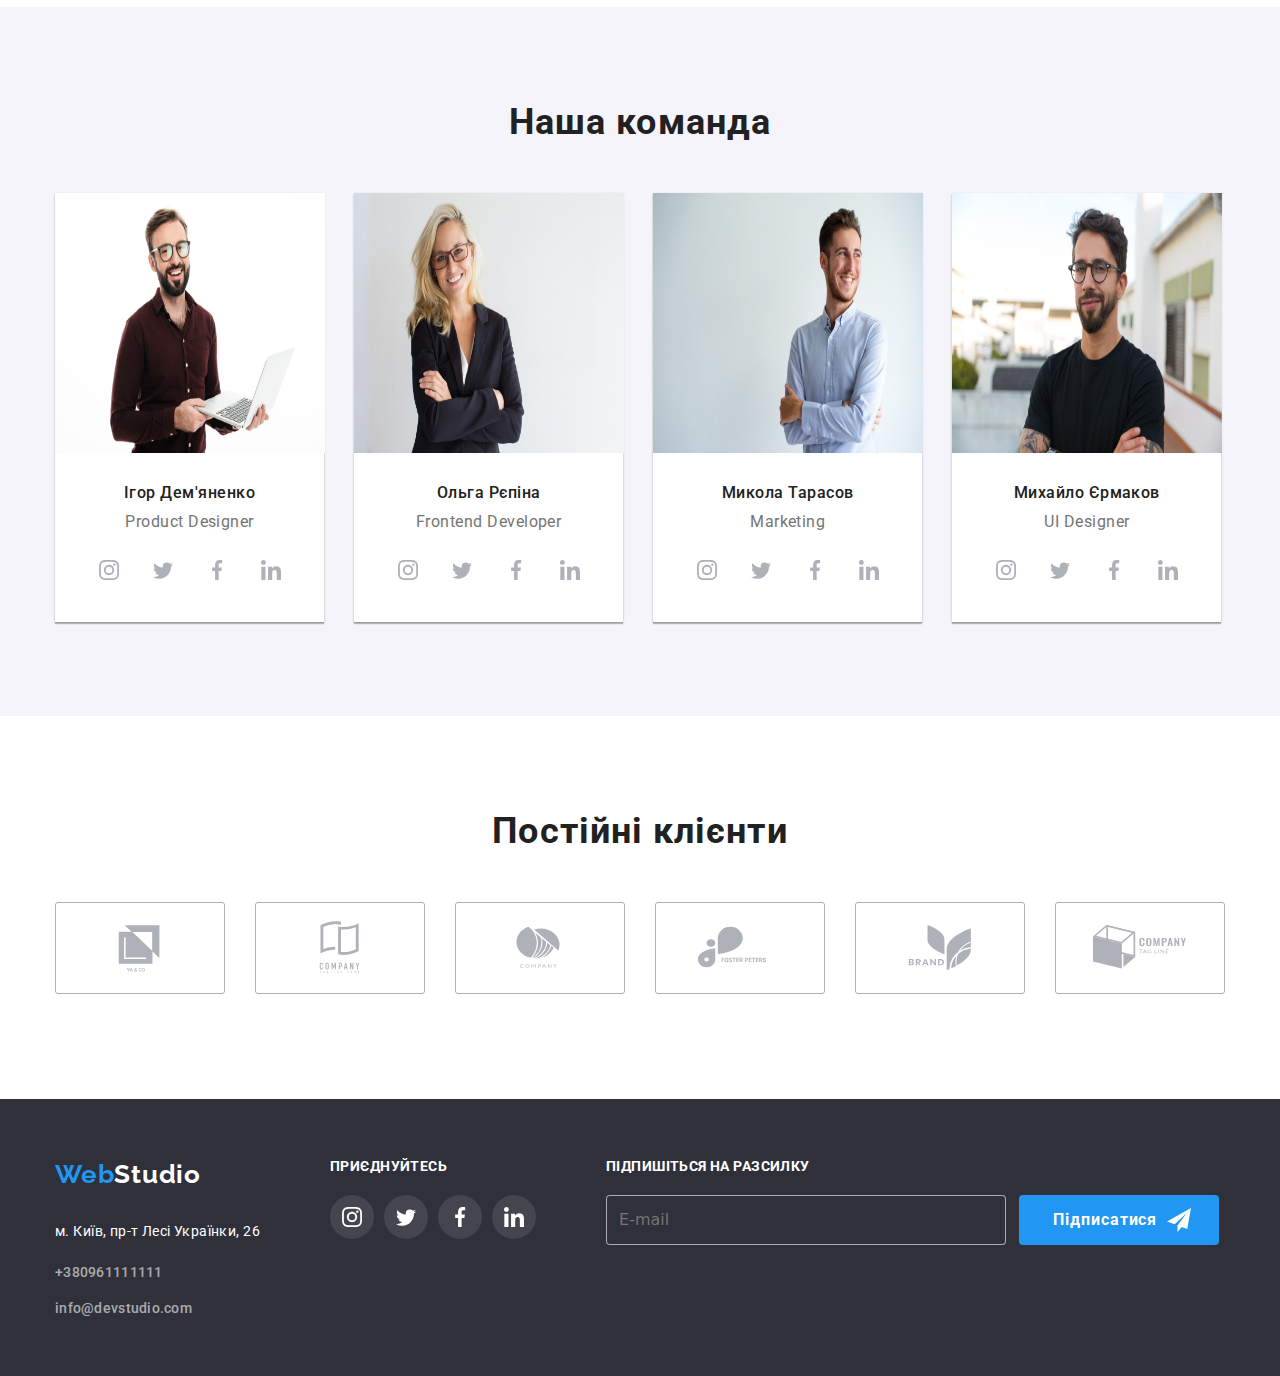
==== commit fc1a3852: "with footer email" ====
--- a/index.html
+++ b/index.html
@@ -290,43 +290,48 @@
             <!-- модальное окно -->
             <div class="backdrop is-hidden" data-modal>
                 <div class="modal">
-                    <button type="button" class="modal-close" data-modal-close>
-                        <svg  viewBox="0 0 64 64" class="close" width="30px" hight="30px">
-                            <use href="./images/icons.svg#close"></use>
-                        </svg>
-                    </button>
-                    <h3 class="modal-headline">Залишайте свої дані, ми вам передзвонимо</h3>
-                    <form action="" method="post">
-                        <div>
-                            <label>
-                            Ім'я
-                            <input type="text" name="name" placeholder="Ім'я">
-                            </label>
-                        </div>
-                        <div>
-                            <label>
-                            Телефон
-                            <input type="tel" name="tel" placeholder="Телефон">
-                            </label>
-                        </div>
-                        <div>
-                            <label>
-                            Пошта
-                            <input type="email" name="email" placeholder="Пошта">
-                            </label>
-                        </div>  
-                        <div>
-                            <label>
-                            Коментар      
-                            <textarea name="user-comment" id="user-comment" placeholder="Введіть текст" cols="50" rows="10"></textarea>
-                            </label>
-                        </div>
-                        <button type="submit">Відправити</button>
-                    </form>
+                    <div class="modal-container">
+                        <button type="button" class="modal-close" data-modal-close>
+                            <svg  viewBox="0 0 64 64" class="close" width="30px" hight="30px">
+                                <use href="./images/icons.svg#close"></use>
+                            </svg>
+                        </button>
+                        <h3 class="modal-headline">Залишайте свої дані, ми вам передзвонимо</h3>
+                        <form action="" method="post">
+                            <label class="form-field-label" for="user-name">Ім'я</label>
+                            <div class="form-field">
+                                <input class="form-field-input" id="user-name" type="text" name="user-name">
+                                <svg class="form-field-icon" width="18" height="18">
+                                    <use href="./images/icons.svg#person"></use>
+                                </svg> 
+                            </div>
+                            <label class="form-field-label" for="user-tel">Телефон</label>
+                            <div class="form-field">
+                                <input class="form-field-input" id="user-tel" type="tel" name="user-tel">
+                                <svg class="form-field-icon" width="18" height="18">
+                                    <use href="./images/icons.svg#phone"></use>
+                                </svg> 
+                            </div>
+                            <label class="form-field-label" for="user-email">Пошта</label>
+                            <div class="form-field">
+                                <input class="form-field-input" id="user-email" type="email" name="user-email">
+                                <svg class="form-field-icon" width="18" height="18">
+                                    <use href="./images/icons.svg#email"></use>
+                                </svg> 
+                            </div>
+                            <label class="form-field-label" for="user-coment">Коментар</label>              
+                            <textarea class="form-field-coment" name="user-coment" id="user-coment" placeholder="Введіть текст"></textarea>
+                            <div>
+                                <input id="terms-checkbox" class="terms-checkbox" type="checkbox" name="terms-checkbox">
+                                <label for="terms-checkbox" >Погоджуюся з розсилкою та приймаю <a href="#">Умови договору</a></label>
+                            </div>
+                            <button type="submit" class="form-submit main-effect-button">Відправити</button>
+                        </form>
+                    </div>
                 </div>
             </div>
-        
         </main>
+        <!-- footer  -->
         <footer class="page-footer">
             <div class="container">
                 <div class="page-footer-contacts">
@@ -337,7 +342,7 @@
                 </div>
             
                 <div class="footer-socials">
-                    <h3 class="footer-socials-headline">
+                    <h3 class="footer-headline">
                         Приєднуйтесь
                     </h3>
                     <ul class="footer-social-list">
@@ -371,6 +376,21 @@
                         </li>
                     </ul>
                 </div>
+                <div class="footer-subscribe">
+                    <h3 class="footer-headline">
+                        Підпишіться на разсилку
+                    </h3>
+                    <div class="footer-subscribe-form">
+                        <form action="">
+                            <input type="email" class="footer-email" placeholder="E-mail">
+                            <button class="main-effect-button email-submit" type="submit">Підписатися
+                                <svg viewBox="0 0 24 24" class="footer-email-send">
+                                    <use href="./images/icons.svg#icon-send"></use>
+                                </svg>
+                            </button>
+                        </form>
+                    </div>
+                </div>
             </div>
         </footer>
         <script  src="./js/modal.js"></script>       
--- a/css/styles.css
+++ b/css/styles.css
@@ -373,6 +373,7 @@
 .team-list-item {
     background-color: #ffffff;
     box-shadow: 0px 1px 3px rgba(0, 0, 0, 0.12), 0px 1px 1px rgba(0, 0, 0, 0.14), 0px 2px 1px rgba(0, 0, 0, 0.2);
+    width: 23%;
 }
 
 .team-list-item-headline {
@@ -399,6 +400,11 @@
     font-size: 16px;
     line-height: 1.19;
     letter-spacing: 0.03em;
+}
+
+.team-list-item-image {
+    display: block;
+    width: 270px;
 }
 
 .social {
@@ -524,14 +530,22 @@
     top: 50%;
     left: 50%;
     transform: translate(-50%, -50%) scale(1);
-    min-width: 528px;
-    min-height: 581px;
+}
+
+.modal-container {
+    position: relative;
+    width: 100%;
+    height: 100%;
+    max-width: 530px;
+    max-height: 585px;
     background-color: #ffffff;
     box-shadow: 0px 1px 3px rgba(0, 0, 0, 0.12), 0px 1px 1px rgba(0, 0, 0, 0.14), 0px 2px 1px rgba(0, 0, 0, 0.2);
     border-radius: 4px;
     transition: transform 500ms cubic-bezier(0.4, 0, 0.2, 1);
-
+    overflow-y: auto;
     padding: 40px;
+    margin: 20px; 
+
 }
 
 .modal-close {
@@ -552,6 +566,82 @@
     fill: #000000;
 }
 
+
+
+/* Форма */
+.modal-headline {
+    display: flex; 
+    align-items: center;
+    justify-content: center;
+    margin-bottom: 12px;
+}
+
+.form-field {
+    position: relative; 
+    margin-bottom: 10px;   
+}
+
+.form-field-label {
+    margin-bottom: 8px;
+    color: var(--article-color);
+    font-size: 14px;
+    line-height: 1.17;
+    
+}
+
+.form-field-input {
+    border: 1px solid rgba(33, 33, 33, 0.2);
+    border-radius: 4px;
+    outline: none;
+    width: 100%;
+    height: 40px;
+    padding-left: 38px;
+    padding-right: 12px;
+
+
+}
+
+.form-field-input:focus {
+    border-color: var(--brand-color);
+} 
+
+.form-field-input:focus + .form-field-icon {
+    fill: var(--brand-color);
+}
+.form-field-icon {
+    position: absolute;
+    top: 50%;
+    left: 12px;
+    transform: translateY(-50%);
+} 
+
+.form-field-coment {
+    width: 100%;
+    height: 120px;
+    border: 1px solid rgba(33, 33, 33, 0.2);
+    border-radius: 4px;
+    outline: none;
+    padding: 8px 12px;
+    margin-bottom: 20px;
+}
+
+.form-field-coment:focus {
+    border-color: var(--brand-color);
+} 
+
+.form-field-coment::placeholder {
+    font-size: 14px;
+    line-height: 1.33; 
+}
+.terms-checkbox {
+    margin-bottom: 30px;
+}
+
+.form-submit {
+    display: block;
+    margin: 0 auto;
+}
+
 /* футер */
 .page-footer {
     display: flex;
@@ -611,7 +701,7 @@
     margin-left: 70px;
 }
 
-.footer-socials-headline {
+.footer-headline {
     color: #ffffff;
     font-family: 'Roboto';
     font-style: normal;
@@ -659,6 +749,54 @@
     fill: #ffffff;
 }
 
+.footer-subscribe {
+    display: flex;
+    flex-direction: column;
+    margin-left: 70px;
+}
+
+.footer-subscribe-form {
+    display: flex;
+    margin-top: 20px;
+    width: 100%;
+}
+
+.footer-email {
+    border: 1px solid rgba(255, 255, 255, 0.6);;
+    border-radius: 4px;
+    background-color: #2F303A;
+    outline: none;
+    width: 400px;
+    height: 50px;
+    padding-left: 12px;
+    padding-right: 12px;
+}
+
+.footer-email:focus {
+    background-color: #ffffff;
+}
+
+.email-submit {
+    position: relative;
+    width: 200px;
+    height: 50px;
+    padding: 10px 42px 10px 14px;
+    margin-left: 8px;
+}
+
+.footer-email-send {
+    position: absolute;
+    right: 28px;
+    top: 50%;
+    transform: translateY(-50%);
+    width: 24px;
+    height: inherit;
+}
+
+
+
+
+
 
 /* Портфоліо */
 
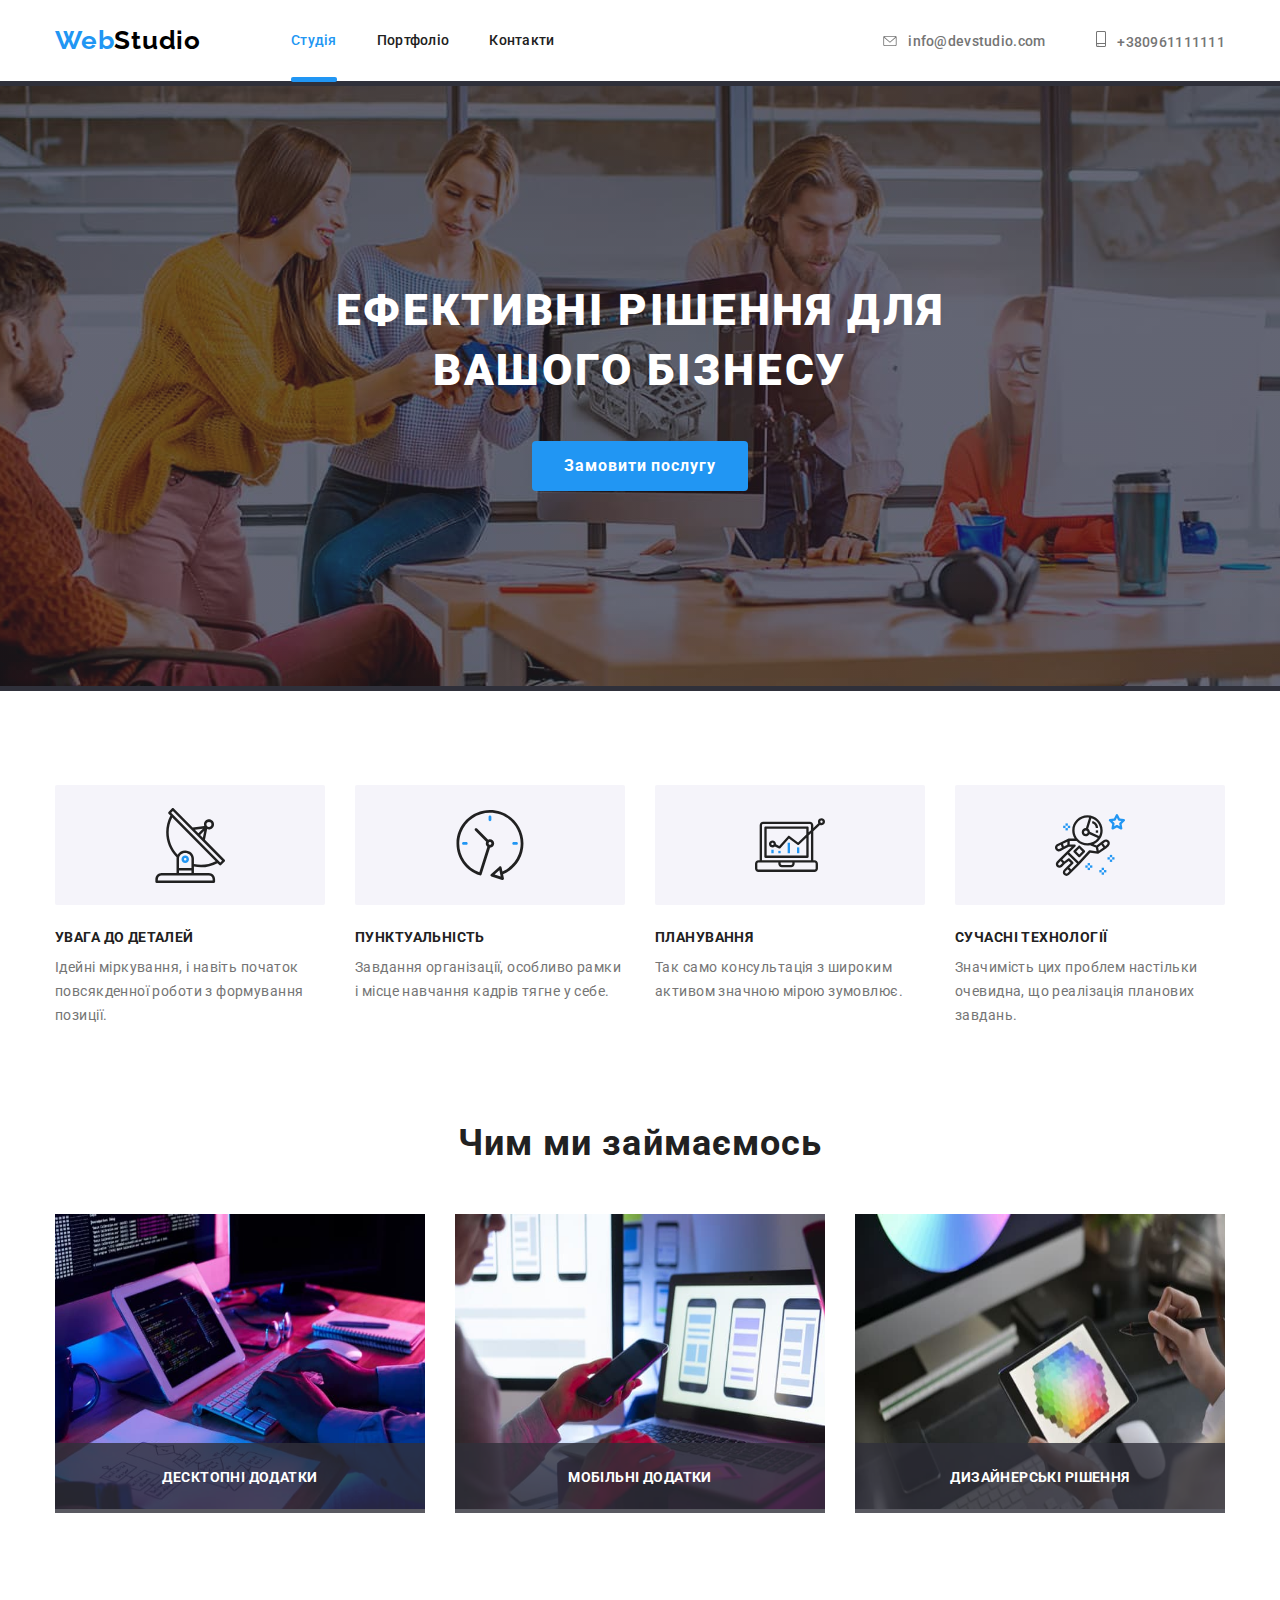
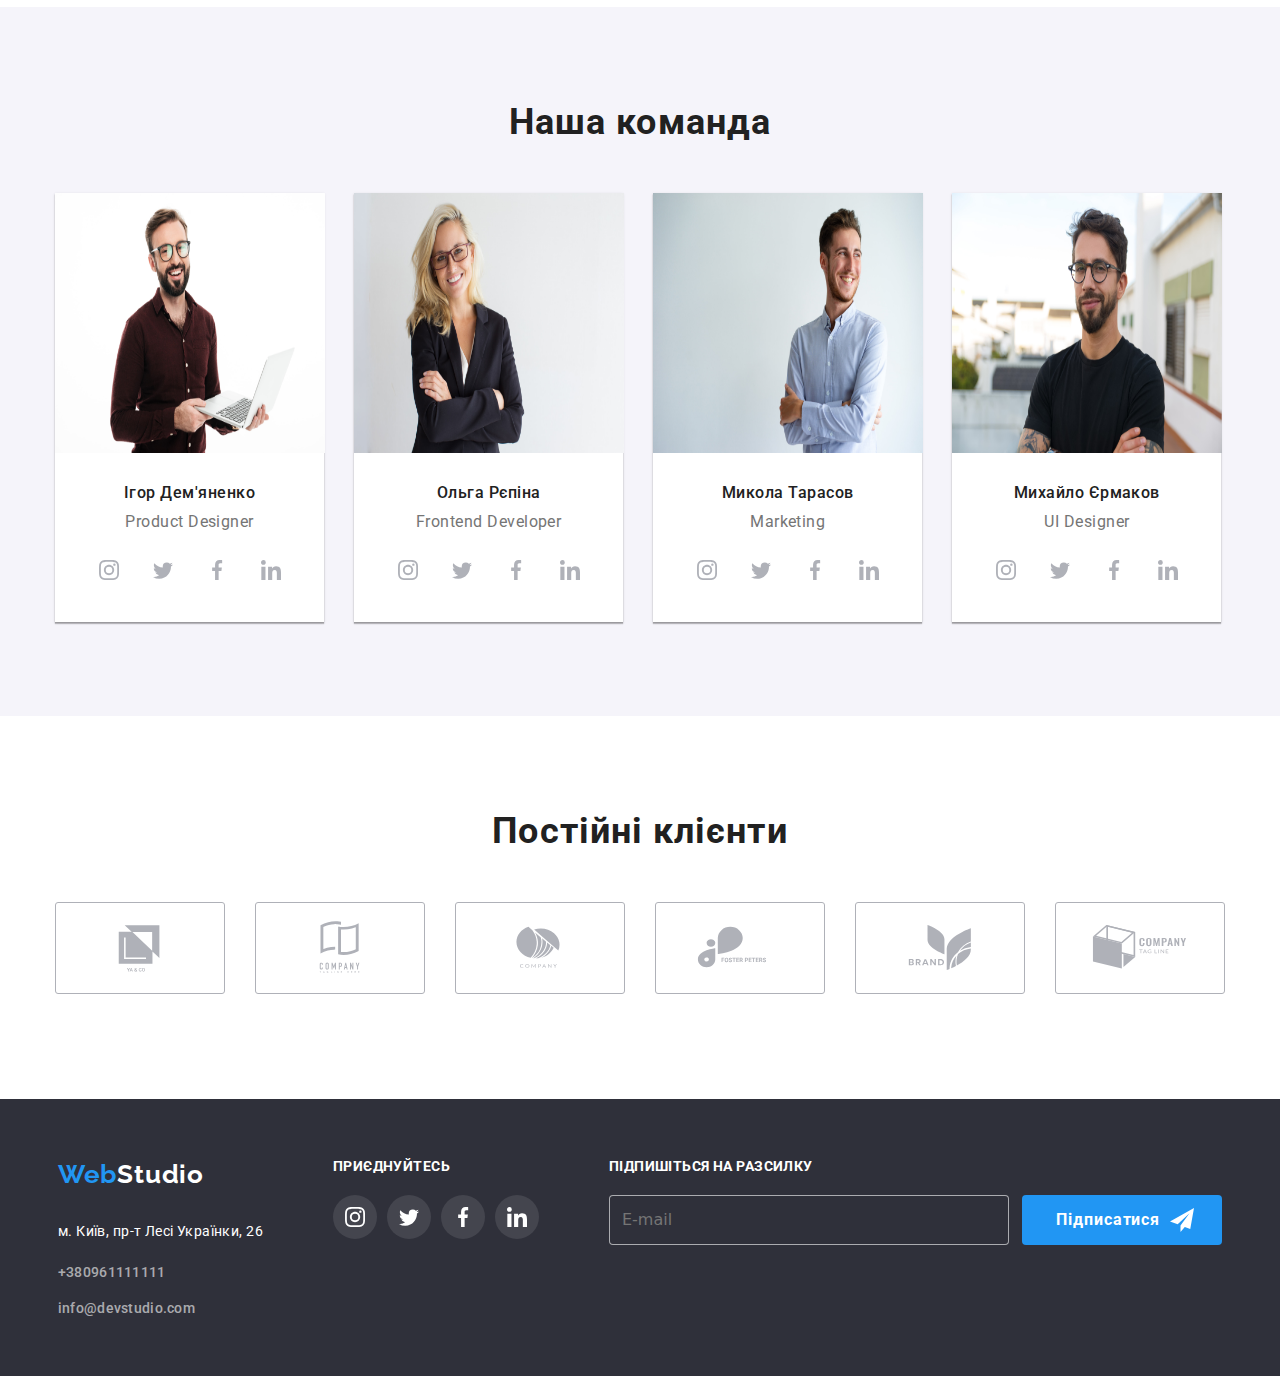
==== commit c862bca5: "валидация" ====
--- a/index.html
+++ b/index.html
@@ -297,33 +297,67 @@
                             </svg>
                         </button>
                         <h3 class="modal-headline">Залишайте свої дані, ми вам передзвонимо</h3>
-                        <form action="" method="post">
+                        <form 
+                        action="" 
+                        method="post" 
+                        name="contact-form" 
+                        autocomplete="on">
                             <label class="form-field-label" for="user-name">Ім'я</label>
                             <div class="form-field">
-                                <input class="form-field-input" id="user-name" type="text" name="user-name">
+                                <input 
+                                    class="form-field-input" 
+                                    id="user-name" 
+                                    type="text" 
+                                    name="user-name"
+                                    minlength="3"
+                                    maxlength="20"
+                                    title="Username must be two words separated by space."
+                                    pattern="^[a-zA-Z]+\s[a-zA-Z]+$" 
+                                    required>
                                 <svg class="form-field-icon" width="18" height="18">
                                     <use href="./images/icons.svg#person"></use>
                                 </svg> 
                             </div>
                             <label class="form-field-label" for="user-tel">Телефон</label>
                             <div class="form-field">
-                                <input class="form-field-input" id="user-tel" type="tel" name="user-tel">
+                                <input 
+                                    class="form-field-input"
+                                    id="user-tel"
+                                    type="tel" 
+                                    name="user-tel" 
+                                    required>
                                 <svg class="form-field-icon" width="18" height="18">
                                     <use href="./images/icons.svg#phone"></use>
                                 </svg> 
                             </div>
                             <label class="form-field-label" for="user-email">Пошта</label>
                             <div class="form-field">
-                                <input class="form-field-input" id="user-email" type="email" name="user-email">
+                                <input 
+                                class="form-field-input" 
+                                id="user-email" 
+                                type="email" 
+                                name="user-email" 
+                                required>
                                 <svg class="form-field-icon" width="18" height="18">
                                     <use href="./images/icons.svg#email"></use>
                                 </svg> 
                             </div>
                             <label class="form-field-label" for="user-coment">Коментар</label>              
-                            <textarea class="form-field-coment" name="user-coment" id="user-coment" placeholder="Введіть текст"></textarea>
+                            <textarea 
+                                class="form-field-coment" 
+                                name="user-coment" 
+                                id="user-coment" 
+                                placeholder="Введіть текст">
+                            </textarea>
                             <div>
-                                <input id="terms-checkbox" class="terms-checkbox" type="checkbox" name="terms-checkbox">
-                                <label for="terms-checkbox" >Погоджуюся з розсилкою та приймаю <a href="#">Умови договору</a></label>
+                                <input 
+                                    id="terms-checkbox" 
+                                    class="terms-checkbox" 
+                                    type="checkbox" 
+                                    name="terms-checkbox">
+                                <label for="terms-checkbox" >
+                                    Погоджуюся з розсилкою та приймаю <a href="#">Умови договору</a>
+                                </label>
                             </div>
                             <button type="submit" class="form-submit main-effect-button">Відправити</button>
                         </form>
--- a/css/styles.css
+++ b/css/styles.css
@@ -26,7 +26,7 @@
 }
 
 .container {
-    width: 1200px;
+    max-width: 1200px;
     margin: 0 auto;
     padding: 0 15px;
 }
